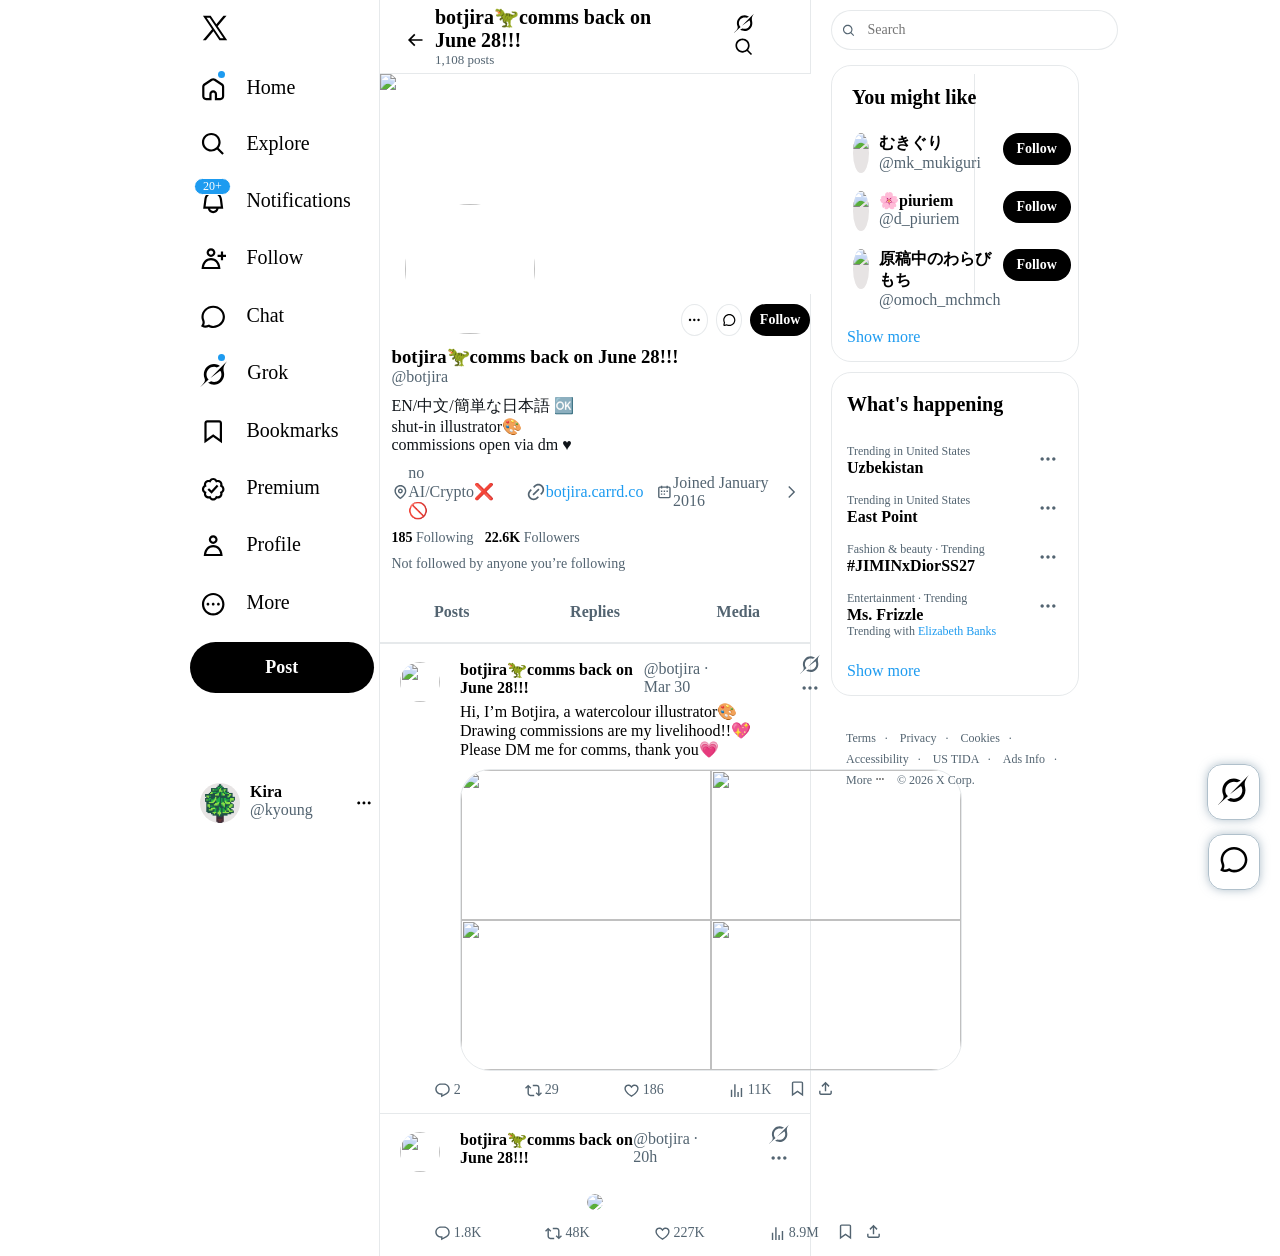
==== botjira.html @ 58358374 "first commit" ====
<!DOCTYPE html>
<html lang="en">
<head>
    <meta charset="UTF-8">
    <meta name="viewport" content="width=device-width, initial-scale=1.0">
    <title>Document</title>
    <link rel="stylesheet" href="style.css">
</head>
<body>
    <div class="outside-btn"><svg viewBox="0 0 33 32" aria-hidden="true" class="r-4qtqp9 r-yyyyoo r-dnmrzs r-bnwqim r-lrvibr r-m6rgpd r-18jsvk2 r-lwhw9o r-cnnz9e"><g><path d="M12.745 20.54l10.97-8.19c.539-.4 1.307-.244 1.564.38 1.349 3.288.746 7.241-1.938 9.955-2.683 2.714-6.417 3.31-9.83 1.954l-3.728 1.745c5.347 3.697 11.84 2.782 15.898-1.324 3.219-3.255 4.216-7.692 3.284-11.693l.008.009c-1.351-5.878.332-8.227 3.782-13.031L33 0l-4.54 4.59v-.014L12.743 20.544m-2.263 1.987c-3.837-3.707-3.175-9.446.1-12.755 2.42-2.449 6.388-3.448 9.852-1.979l3.72-1.737c-.67-.49-1.53-1.017-2.515-1.387-4.455-1.854-9.789-.931-13.41 2.728-3.483 3.523-4.579 8.94-2.697 13.561 1.405 3.454-.899 5.898-3.22 8.364C1.49 30.2.666 31.074 0 32l10.478-9.466"></path></g></svg></div>
    <div class="outside-btn" id="chat-btn"><svg viewBox="0 0 24 24" aria-hidden="true" class="r-4qtqp9 r-yyyyoo r-dnmrzs r-bnwqim r-lrvibr r-m6rgpd r-18jsvk2 r-lwhw9o r-cnnz9e"><g><path d="M20.7 11.7c0-4.48-3.844-8.2-8.699-8.2-4.854 0-8.698 3.72-8.698 8.2v.015l-.001.014c-.02.667.09 1.225.25 1.767.083.28.176.545.276.839.098.285.202.595.288.918.177.663.284 1.401.156 2.271-.086.582-.274 1.191-.582 1.855 1.264.375 2.55.053 4.013-.599l.455-.203.437.242c1.07.594 1.917 1.08 3.406 1.08 4.855 0 8.7-3.72 8.7-8.199zm2 0c0 5.683-4.84 10.2-10.699 10.2-1.784 0-2.96-.555-3.95-1.095-1.876.768-4.02 1.2-6.245-.075l-.885-.505.524-.875c.54-.904.77-1.581.848-2.118.078-.526.02-.98-.11-1.463-.066-.25-.15-.502-.247-.788-.095-.277-.204-.59-.301-.92-.199-.674-.36-1.449-.332-2.39C1.322 6.002 6.154 1.5 12.002 1.5c5.859 0 10.7 4.518 10.7 10.2z"></path></g></svg></div>

    <div class="main-container">
        <div class="item-container" id="nav-container" style="grid-area: nav">
            <a href=index.html class="x-icon"><svg style="height: 30px" viewBox="0 0 24 24" aria-hidden="true" class="r-4qtqp9 r-yyyyoo r-dnmrzs r-bnwqim r-lrvibr r-m6rgpd r-lrsllp r-18jsvk2 r-16y2uox r-8kz0gk"><g><path d="M21.742 21.75l-7.563-11.179 7.056-8.321h-2.456l-5.691 6.714-4.54-6.714H2.359l7.29 10.776L2.25 21.75h2.456l6.035-7.118 4.818 7.118h6.191-.008zM7.739 3.818L18.81 20.182h-2.447L5.29 3.818h2.447z"></path></g></svg></a>
            

           <div class="nav-icons">
                <a href="index.html" class="icon-container">
                    <svg viewBox="0 0 24 24" aria-hidden="true" class="r-4qtqp9 r-yyyyoo r-dnmrzs r-bnwqim r-lrvibr r-m6rgpd r-18jsvk2 r-lwhw9o r-cnnz9e"><g><path d="M20 9.838c0-.502-.25-.97-.668-1.248l-6.5-4.333c-.504-.336-1.16-.336-1.664 0l-6.5 4.333C4.251 8.868 4 9.336 4 9.838V18.5c0 .828.672 1.5 1.5 1.5h3v-3.5c0-1.933 1.567-3.5 3.5-3.5s3.5 1.567 3.5 3.5V20h3c.828 0 1.5-.672 1.5-1.5V9.838zm2 8.662c0 1.933-1.567 3.5-3.5 3.5h-5v-5.5c0-.829-.672-1.5-1.5-1.5s-1.5.671-1.5 1.5V22h-5C3.567 22 2 20.433 2 18.5V9.838c0-1.17.585-2.263 1.559-2.912l6.5-4.333c1.175-.784 2.707-.784 3.882 0l6.5 4.333C21.415 7.575 22 8.668 22 9.838V18.5z"></path></g></svg>
                    <div class="blue-dot"></div>
                    <div>Home</div>
                </a>
                 <a href="explore.html" class="icon-container">
                    <svg viewBox="0 0 24 24" aria-hidden="true" class="r-4qtqp9 r-yyyyoo r-dnmrzs r-bnwqim r-lrvibr r-m6rgpd r-18jsvk2 r-lwhw9o r-cnnz9e"><g><path d="M10.25 3.75c-3.59 0-6.5 2.91-6.5 6.5s2.91 6.5 6.5 6.5c1.795 0 3.419-.726 4.596-1.904 1.178-1.177 1.904-2.801 1.904-4.596 0-3.59-2.91-6.5-6.5-6.5zm-8.5 6.5c0-4.694 3.806-8.5 8.5-8.5s8.5 3.806 8.5 8.5c0 1.986-.682 3.815-1.824 5.262l4.781 4.781-1.414 1.414-4.781-4.781c-1.447 1.142-3.276 1.824-5.262 1.824-4.694 0-8.5-3.806-8.5-8.5z"></path></g></svg>
                    <div>Explore</div>
                </a>
                <div class="icon-container">
                    <svg viewBox="0 0 24 24" aria-hidden="true" class="r-4qtqp9 r-yyyyoo r-dnmrzs r-bnwqim r-lrvibr r-m6rgpd r-18jsvk2 r-lwhw9o r-cnnz9e"><g><path d="M19.993 9.042C19.48 5.017 16.054 2 11.996 2s-7.49 3.021-7.999 7.051L2.866 18H7.1c.463 2.282 2.481 4 4.9 4s4.437-1.718 4.9-4h4.236l-1.143-8.958zM12 20c-1.306 0-2.417-.835-2.829-2h5.658c-.412 1.165-1.523 2-2.829 2zm-6.866-4l.847-6.698C6.364 6.272 8.941 4 11.996 4s5.627 2.268 6.013 5.295L18.864 16H5.134z"></path></g></svg>
                    <div class="blue-notifications">20+</div>
                    <div >Notifications</div>
                </div>
                <div class="icon-container">
                    <svg viewBox="0 0 24 24" aria-hidden="true" class="r-4qtqp9 r-yyyyoo r-dnmrzs r-bnwqim r-lrvibr r-m6rgpd r-18jsvk2 r-lwhw9o r-cnnz9e"><g><path d="M10 4c-1.105 0-2 .9-2 2s.895 2 2 2 2-.9 2-2-.895-2-2-2zM6 6c0-2.21 1.791-4 4-4s4 1.79 4 4-1.791 4-4 4-4-1.79-4-4zm13 4v3h2v-3h3V8h-3V5h-2v3h-3v2h3zM3.651 19h12.698c-.337-1.8-1.023-3.21-1.945-4.19C13.318 13.65 11.838 13 10 13s-3.317.65-4.404 1.81c-.922.98-1.608 2.39-1.945 4.19zm.486-5.56C5.627 11.85 7.648 11 10 11s4.373.85 5.863 2.44c1.477 1.58 2.366 3.8 2.632 6.46l.11 1.1H1.395l.11-1.1c.266-2.66 1.155-4.88 2.632-6.46z"></path></g></svg>
                    <div >Follow</div>
                </div>
                <div class="icon-container">
                    <svg viewBox="0 0 24 24" aria-hidden="true" class="r-4qtqp9 r-yyyyoo r-dnmrzs r-bnwqim r-lrvibr r-m6rgpd r-18jsvk2 r-lwhw9o r-cnnz9e"><g><path d="M20.7 11.7c0-4.48-3.844-8.2-8.699-8.2-4.854 0-8.698 3.72-8.698 8.2v.015l-.001.014c-.02.667.09 1.225.25 1.767.083.28.176.545.276.839.098.285.202.595.288.918.177.663.284 1.401.156 2.271-.086.582-.274 1.191-.582 1.855 1.264.375 2.55.053 4.013-.599l.455-.203.437.242c1.07.594 1.917 1.08 3.406 1.08 4.855 0 8.7-3.72 8.7-8.199zm2 0c0 5.683-4.84 10.2-10.699 10.2-1.784 0-2.96-.555-3.95-1.095-1.876.768-4.02 1.2-6.245-.075l-.885-.505.524-.875c.54-.904.77-1.581.848-2.118.078-.526.02-.98-.11-1.463-.066-.25-.15-.502-.247-.788-.095-.277-.204-.59-.301-.92-.199-.674-.36-1.449-.332-2.39C1.322 6.002 6.154 1.5 12.002 1.5c5.859 0 10.7 4.518 10.7 10.2z"></path></g></svg>
                    <div >Chat</div>
                </div>
                <div class="icon-container">
                    <svg viewBox="0 0 33 32" aria-hidden="true" class="r-4qtqp9 r-yyyyoo r-dnmrzs r-bnwqim r-lrvibr r-m6rgpd r-18jsvk2 r-lwhw9o r-cnnz9e"><g><path d="M12.745 20.54l10.97-8.19c.539-.4 1.307-.244 1.564.38 1.349 3.288.746 7.241-1.938 9.955-2.683 2.714-6.417 3.31-9.83 1.954l-3.728 1.745c5.347 3.697 11.84 2.782 15.898-1.324 3.219-3.255 4.216-7.692 3.284-11.693l.008.009c-1.351-5.878.332-8.227 3.782-13.031L33 0l-4.54 4.59v-.014L12.743 20.544m-2.263 1.987c-3.837-3.707-3.175-9.446.1-12.755 2.42-2.449 6.388-3.448 9.852-1.979l3.72-1.737c-.67-.49-1.53-1.017-2.515-1.387-4.455-1.854-9.789-.931-13.41 2.728-3.483 3.523-4.579 8.94-2.697 13.561 1.405 3.454-.899 5.898-3.22 8.364C1.49 30.2.666 31.074 0 32l10.478-9.466"></path></g></svg>
                    <div class="blue-dot"></div>
                    <div >Grok</div>
                </div>
                <div class="icon-container">
                    <svg viewBox="0 0 24 24" aria-hidden="true" class="r-4qtqp9 r-yyyyoo r-dnmrzs r-bnwqim r-lrvibr r-m6rgpd r-18jsvk2 r-lwhw9o r-cnnz9e"><g><path d="M4 4.5C4 3.12 5.119 2 6.5 2h11C18.881 2 20 3.12 20 4.5v18.44l-8-5.71-8 5.71V4.5zM6.5 4c-.276 0-.5.22-.5.5v14.56l6-4.29 6 4.29V4.5c0-.28-.224-.5-.5-.5h-11z"></path></g></svg>
                    <div >Bookmarks</div>
                </div>
                <div class="icon-container">
                    <svg viewBox="0 0 24 24" aria-hidden="true" class="r-4qtqp9 r-yyyyoo r-dnmrzs r-bnwqim r-lrvibr r-m6rgpd r-18jsvk2 r-lwhw9o r-cnnz9e"><g><path d="M8.52 3.59c.8-1.1 2.04-1.84 3.48-1.84s2.68.74 3.49 1.84c1.34-.21 2.74.14 3.76 1.16s1.37 2.42 1.16 3.77c1.1.8 1.84 2.04 1.84 3.48s-.74 2.68-1.84 3.48c.21 1.34-.14 2.75-1.16 3.77s-2.42 1.37-3.76 1.16c-.8 1.1-2.05 1.84-3.49 1.84s-2.68-.74-3.48-1.84c-1.34.21-2.75-.14-3.77-1.16-1.01-1.02-1.37-2.42-1.16-3.77-1.09-.8-1.84-2.04-1.84-3.48s.75-2.68 1.84-3.48c-.21-1.35.14-2.75 1.16-3.77s2.43-1.37 3.77-1.16zm3.48.16c-.85 0-1.66.53-2.12 1.43l-.38.77-.82-.27c-.96-.32-1.91-.12-2.51.49-.6.6-.8 1.54-.49 2.51l.27.81-.77.39c-.9.46-1.43 1.27-1.43 2.12s.53 1.66 1.43 2.12l.77.39-.27.81c-.31.97-.11 1.91.49 2.51.6.61 1.55.81 2.51.49l.82-.27.38.77c.46.9 1.27 1.43 2.12 1.43s1.66-.53 2.12-1.43l.39-.77.82.27c.96.32 1.9.12 2.51-.49.6-.6.8-1.55.48-2.51l-.26-.81.76-.39c.91-.46 1.43-1.27 1.43-2.12s-.52-1.66-1.43-2.12l-.77-.39.27-.81c.32-.97.12-1.91-.48-2.51-.61-.61-1.55-.81-2.51-.49l-.82.27-.39-.77c-.46-.9-1.27-1.43-2.12-1.43zm4.74 5.68l-6.2 6.77-3.74-3.74 1.41-1.42 2.26 2.26 4.8-5.23 1.47 1.36z"></path></g></svg>
                    <div >Premium</div>
                </div>
                <div class="icon-container">
                    <svg viewBox="0 0 24 24" aria-hidden="true" class="r-4qtqp9 r-yyyyoo r-dnmrzs r-bnwqim r-lrvibr r-m6rgpd r-18jsvk2 r-lwhw9o r-cnnz9e"><g><path d="M5.651 19h12.698c-.337-1.8-1.023-3.21-1.945-4.19C15.318 13.65 13.838 13 12 13s-3.317.65-4.404 1.81c-.922.98-1.608 2.39-1.945 4.19zm.486-5.56C7.627 11.85 9.648 11 12 11s4.373.85 5.863 2.44c1.477 1.58 2.366 3.8 2.632 6.46l.11 1.1H3.395l.11-1.1c.266-2.66 1.155-4.88 2.632-6.46zM12 4c-1.105 0-2 .9-2 2s.895 2 2 2 2-.9 2-2-.895-2-2-2zM8 6c0-2.21 1.791-4 4-4s4 1.79 4 4-1.791 4-4 4-4-1.79-4-4z"></path></g></svg>
                    <div >Profile</div>
                </div>
                <div class="icon-container" id="moreIcon">
                    <svg viewBox="0 0 24 24" aria-hidden="true" class="r-4qtqp9 r-yyyyoo r-dnmrzs r-bnwqim r-lrvibr r-m6rgpd r-18jsvk2 r-lwhw9o r-cnnz9e"><g><path d="M3.75 12c0-4.56 3.69-8.25 8.25-8.25s8.25 3.69 8.25 8.25-3.69 8.25-8.25 8.25S3.75 16.56 3.75 12zM12 1.75C6.34 1.75 1.75 6.34 1.75 12S6.34 22.25 12 22.25 22.25 17.66 22.25 12 17.66 1.75 12 1.75zm-4.75 11.5c.69 0 1.25-.56 1.25-1.25s-.56-1.25-1.25-1.25S6 11.31 6 12s.56 1.25 1.25 1.25zm9.5 0c.69 0 1.25-.56 1.25-1.25s-.56-1.25-1.25-1.25-1.25.56-1.25 1.25.56 1.25 1.25 1.25zM13.25 12c0 .69-.56 1.25-1.25 1.25s-1.25-.56-1.25-1.25.56-1.25 1.25-1.25 1.25.56 1.25 1.25z"></path></g></svg>
                    <div>More</div>
                    <div class="more-menu" id="moreMenu">
                        <div class="more-menu-row">
                            <svg viewBox="0 0 24 24" aria-hidden="true" class="r-4qtqp9 r-yyyyoo r-dnmrzs r-bnwqim r-lrvibr r-m6rgpd r-18jsvk2 r-1q142lx r-1kihuf0 r-1472mwg r-di8nfa r-lrsllp" data-testid="icon"><g><path d="M3 4.5C3 3.12 4.12 2 5.5 2h13C19.88 2 21 3.12 21 4.5v15c0 1.38-1.12 2.5-2.5 2.5h-13C4.12 22 3 20.88 3 19.5v-15zM5.5 4c-.28 0-.5.22-.5.5v15c0 .28.22.5.5.5h13c.28 0 .5-.22.5-.5v-15c0-.28-.22-.5-.5-.5h-13zM16 10H8V8h8v2zm-8 2h8v2H8v-2z"></path></g></svg>
                            <div>Lists</div>
                        </div>
                        <div class="more-menu-row">
                            <svg viewBox="0 0 24 24" aria-hidden="true" class="r-4qtqp9 r-yyyyoo r-dnmrzs r-bnwqim r-lrvibr r-m6rgpd r-18jsvk2 r-1q142lx r-1kihuf0 r-1472mwg r-di8nfa r-lrsllp" data-testid="icon"><g><path d="M7.501 19.917L7.471 21H.472l.029-1.027c.184-6.618 3.736-8.977 7-8.977.963 0 1.95.212 2.87.672-.444.478-.851 1.03-1.212 1.656-.507-.204-1.054-.329-1.658-.329-2.767 0-4.57 2.223-4.938 6.004H7.56c-.023.302-.05.599-.059.917zm15.998.056L23.528 21H9.472l.029-1.027c.184-6.618 3.736-8.977 7-8.977s6.816 2.358 7 8.977zM21.437 19c-.367-3.781-2.17-6.004-4.938-6.004s-4.57 2.223-4.938 6.004h9.875zm-4.938-9c-.799 0-1.527-.279-2.116-.73-.836-.64-1.384-1.638-1.384-2.77 0-1.93 1.567-3.5 3.5-3.5s3.5 1.57 3.5 3.5c0 1.132-.548 2.13-1.384 2.77-.589.451-1.317.73-2.116.73zm-1.5-3.5c0 .827.673 1.5 1.5 1.5s1.5-.673 1.5-1.5-.673-1.5-1.5-1.5-1.5.673-1.5 1.5zM7.5 3C9.433 3 11 4.57 11 6.5S9.433 10 7.5 10 4 8.43 4 6.5 5.567 3 7.5 3zm0 2C6.673 5 6 5.673 6 6.5S6.673 8 7.5 8 9 7.327 9 6.5 8.327 5 7.5 5z"></path></g></svg>
                            <div>Communities</div>
                        </div>
                        <div class="more-menu-row">
                            <svg viewBox="0 0 24 24" aria-hidden="true" class="r-4qtqp9 r-yyyyoo r-dnmrzs r-bnwqim r-lrvibr r-m6rgpd r-18jsvk2 r-1q142lx r-1kihuf0 r-1472mwg r-di8nfa r-lrsllp" data-testid="icon"><g><path d="M7.323 2h11.443l-3 5h6.648L6.586 22.83 7.847 14H2.523l4.8-12zm1.354 2l-3.2 8h4.676l-.739 5.17L17.586 9h-5.352l3-5H8.677z"></path></g></svg>
                            <div>Business</div>       
                        </div>
                        <div class="more-menu-row">
                            <svg viewBox="0 0 24 24" aria-hidden="true" class="r-4qtqp9 r-yyyyoo r-dnmrzs r-bnwqim r-lrvibr r-m6rgpd r-18jsvk2 r-1q142lx r-1kihuf0 r-1472mwg r-di8nfa r-lrsllp" data-testid="icon"><g><path d="M1.996 5.5c0-1.38 1.119-2.5 2.5-2.5h15c1.38 0 2.5 1.12 2.5 2.5v13c0 1.38-1.12 2.5-2.5 2.5h-15c-1.381 0-2.5-1.12-2.5-2.5v-13zm2.5-.5c-.277 0-.5.22-.5.5v13c0 .28.223.5.5.5h15c.276 0 .5-.22.5-.5v-13c0-.28-.224-.5-.5-.5h-15zm8.085 5H8.996V8h7v7h-2v-3.59l-5.293 5.3-1.415-1.42L12.581 10z"></path></g></svg>
                            <div>Ads</div>
                        </div>
                        <div class="more-menu-row">
                            <svg viewBox="0 0 24 24" aria-hidden="true" class="r-4qtqp9 r-yyyyoo r-dnmrzs r-bnwqim r-lrvibr r-m6rgpd r-18jsvk2 r-1q142lx r-1kihuf0 r-1472mwg r-di8nfa r-lrsllp" data-testid="icon"><g><path d="M12 22.25c-4.99 0-9.18-3.393-10.39-7.994l1.93-.512c.99 3.746 4.4 6.506 8.46 6.506s7.47-2.76 8.46-6.506l1.93.512c-1.21 4.601-5.4 7.994-10.39 7.994zM5 11.5c0 3.866 3.13 7 7 7s7-3.134 7-7V8.75c0-3.866-3.13-7-7-7s-7 3.134-7 7v2.75zm12-2.75v2.75c0 2.761-2.24 5-5 5s-5-2.239-5-5V8.75c0-2.761 2.24-5 5-5s5 2.239 5 5zM11.25 8v4.25c0 .414.34.75.75.75s.75-.336.75-.75V8c0-.414-.34-.75-.75-.75s-.75.336-.75.75zm-3 1v2.25c0 .414.34.75.75.75s.75-.336.75-.75V9c0-.414-.34-.75-.75-.75s-.75.336-.75.75zm7.5 0c0-.414-.34-.75-.75-.75s-.75.336-.75.75v2.25c0 .414.34.75.75.75s.75-.336.75-.75V9z"></path></g></svg>
                            <div>Create your Space</div>
                        </div>
                        <div class="more-menu-row">
                            <svg viewBox="0 0 24 24" aria-hidden="true" class="r-4qtqp9 r-yyyyoo r-dnmrzs r-bnwqim r-lrvibr r-m6rgpd r-18jsvk2 r-1q142lx r-1kihuf0 r-1472mwg r-di8nfa r-lrsllp" data-testid="icon"><g><path d="M10.54 1.75h2.92l1.57 2.36c.11.17.32.25.53.21l2.53-.59 2.17 2.17-.58 2.54c-.05.2.04.41.21.53l2.36 1.57v2.92l-2.36 1.57c-.17.12-.26.33-.21.53l.58 2.54-2.17 2.17-2.53-.59c-.21-.04-.42.04-.53.21l-1.57 2.36h-2.92l-1.58-2.36c-.11-.17-.32-.25-.52-.21l-2.54.59-2.17-2.17.58-2.54c.05-.2-.03-.41-.21-.53l-2.35-1.57v-2.92L4.1 8.97c.18-.12.26-.33.21-.53L3.73 5.9 5.9 3.73l2.54.59c.2.04.41-.04.52-.21l1.58-2.36zm1.07 2l-.98 1.47C10.05 6.08 9 6.5 7.99 6.27l-1.46-.34-.6.6.33 1.46c.24 1.01-.18 2.07-1.05 2.64l-1.46.98v.78l1.46.98c.87.57 1.29 1.63 1.05 2.64l-.33 1.46.6.6 1.46-.34c1.01-.23 2.06.19 2.64 1.05l.98 1.47h.78l.97-1.47c.58-.86 1.63-1.28 2.65-1.05l1.45.34.61-.6-.34-1.46c-.23-1.01.18-2.07 1.05-2.64l1.47-.98v-.78l-1.47-.98c-.87-.57-1.28-1.63-1.05-2.64l.34-1.46-.61-.6-1.45.34c-1.02.23-2.07-.19-2.65-1.05l-.97-1.47h-.78zM12 10.5c-.83 0-1.5.67-1.5 1.5s.67 1.5 1.5 1.5c.82 0 1.5-.67 1.5-1.5s-.68-1.5-1.5-1.5zM8.5 12c0-1.93 1.56-3.5 3.5-3.5 1.93 0 3.5 1.57 3.5 3.5s-1.57 3.5-3.5 3.5c-1.94 0-3.5-1.57-3.5-3.5z"></path></g></svg>
                            <div>Settings and Privacy</div>
                        </div>
                        
                    </div>
                </div>
            </div>

            <div class="post-btn">Post</div>
            <div class="profile-btn" id="kyoung">
                    <div class="profile-left">
                        <img src="images/Tree 2.png">
                        <div>
                            <div>Kira</div>
                            <div>@kyoung</div>
                        </div>
                    </div>
                    <svg viewBox="0 0 24 24" aria-hidden="true" class="r-4qtqp9 r-yyyyoo r-dnmrzs r-bnwqim r-lrvibr r-m6rgpd r-1xvli5t r-1hdv0qi"><g><path d="M3 12c0-1.1.9-2 2-2s2 .9 2 2-.9 2-2 2-2-.9-2-2zm9 2c1.1 0 2-.9 2-2s-.9-2-2-2-2 .9-2 2 .9 2 2 2zm7 0c1.1 0 2-.9 2-2s-.9-2-2-2-2 .9-2 2 .9 2 2 2z"></path></g></svg>
                </div>
        </div>

        <div class="item-container" style="grid-area: main">
            <div class="main-header" id="botjira-main-header">
                    <a href="index.html"><svg viewBox="0 0 24 24" aria-hidden="true" class="r-4qtqp9 r-yyyyoo r-dnmrzs r-bnwqim r-lrvibr r-m6rgpd r-z80fyv r-19wmn03" style="color: rgb(15, 20, 25);"><g><path d="M7.414 13l5.043 5.04-1.414 1.42L3.586 12l7.457-7.46 1.414 1.42L7.414 11H21v2H7.414z"></path></g></svg></a>
                    <div class="profile-name-header">
                        <h2>botjira🦖comms back on June 28!!!</h2>
                        <div>1,108 posts</div>
                    </div>
                    <div class="header-icons">
                        <svg viewBox="0 0 33 32" aria-hidden="true" class="r-4qtqp9 r-yyyyoo r-dnmrzs r-bnwqim r-lrvibr r-m6rgpd r-z80fyv r-19wmn03" style="color: rgb(15, 20, 25);"><g><path d="M12.745 20.54l10.97-8.19c.539-.4 1.307-.244 1.564.38 1.349 3.288.746 7.241-1.938 9.955-2.683 2.714-6.417 3.31-9.83 1.954l-3.728 1.745c5.347 3.697 11.84 2.782 15.898-1.324 3.219-3.255 4.216-7.692 3.284-11.693l.008.009c-1.351-5.878.332-8.227 3.782-13.031L33 0l-4.54 4.59v-.014L12.743 20.544m-2.263 1.987c-3.837-3.707-3.175-9.446.1-12.755 2.42-2.449 6.388-3.448 9.852-1.979l3.72-1.737c-.67-.49-1.53-1.017-2.515-1.387-4.455-1.854-9.789-.931-13.41 2.728-3.483 3.523-4.579 8.94-2.697 13.561 1.405 3.454-.899 5.898-3.22 8.364C1.49 30.2.666 31.074 0 32l10.478-9.466"></path></g></svg>
                        <svg viewBox="0 0 24 24" aria-hidden="true" class="r-4qtqp9 r-yyyyoo r-dnmrzs r-bnwqim r-lrvibr r-m6rgpd r-18jsvk2 r-lwhw9o r-cnnz9e"><g><path d="M10.25 3.75c-3.59 0-6.5 2.91-6.5 6.5s2.91 6.5 6.5 6.5c1.795 0 3.419-.726 4.596-1.904 1.178-1.177 1.904-2.801 1.904-4.596 0-3.59-2.91-6.5-6.5-6.5zm-8.5 6.5c0-4.694 3.806-8.5 8.5-8.5s8.5 3.806 8.5 8.5c0 1.986-.682 3.815-1.824 5.262l4.781 4.781-1.414 1.414-4.781-4.781c-1.447 1.142-3.276 1.824-5.262 1.824-4.694 0-8.5-3.806-8.5-8.5z"></path></g></svg>
                    </div>
            </div>

            <!-----------------Profile Bio-------------->
            <div class="profile-banner">
                <img src="https://pbs.twimg.com/profile_banners/4732051088/1718381766/1500x500">
                <img src="https://pbs.twimg.com/profile_images/1895096424397950976/dL0ZQLyE_400x400.png" id="banner-pfp">
            </div>

            <div class="profile-bio-container">
                <div class="banner-btn-container">
                    <svg viewBox="0 0 24 24" aria-hidden="true" class="r-4qtqp9 r-yyyyoo r-dnmrzs r-bnwqim r-lrvibr r-m6rgpd r-z80fyv r-19wmn03" style="color: rgb(15, 20, 25);"><g><path d="M3 12c0-1.1.9-2 2-2s2 .9 2 2-.9 2-2 2-2-.9-2-2zm9 2c1.1 0 2-.9 2-2s-.9-2-2-2-2 .9-2 2 .9 2 2 2zm7 0c1.1 0 2-.9 2-2s-.9-2-2-2-2 .9-2 2 .9 2 2 2z"></path></g></svg>
                    <svg viewBox="0 0 24 24" aria-hidden="true" class="r-4qtqp9 r-yyyyoo r-dnmrzs r-bnwqim r-lrvibr r-m6rgpd r-z80fyv r-19wmn03" style="color: rgb(15, 20, 25);"><g><path clip-rule="evenodd" d="M12 4c-4.418 0-8 3.582-8 8 0 1.268.294 2.465.818 3.528.144.292.196.634.126.973l-.665 3.242 3.373-.63c.323-.061.647-.012.927.12C9.615 19.726 10.774 20 12 20c4.418 0 8-3.582 8-8s-3.582-8-8-8zM3.547 19.88zM2 12C2 6.477 6.477 2 12 2s10 4.477 10 10-4.477 10-10 10c-1.473 0-2.874-.32-4.136-.893l-3.949.74c-1.047.195-1.96-.733-1.745-1.777l.781-3.808C2.341 14.968 2 13.522 2 12z" fill-rule="evenodd"></path></g></svg>
                    <div>Follow</div>
                </div>    
                <div class="profile-bio">
                    <h3>botjira🦖comms back on June 28!!!</h3>
                    <div>@botjira</div>
                    <div class="bio-text">
                        <div>EN/中文/簡単な日本語 🆗 </div>
                        <div>shut-in illustrator🎨 </div>
                        <div>commissions open via dm ♥</div>
                    </div>

                    <div class="bio-tags">
                        <div class="tag">
                            <svg viewBox="0 0 24 24" aria-hidden="true" class="r-4qtqp9 r-yyyyoo r-1xvli5t r-dnmrzs r-bnwqim r-lrvibr r-m6rgpd r-14j79pv r-1gs4q39"><g><path d="M12 7c-1.93 0-3.5 1.57-3.5 3.5S10.07 14 12 14s3.5-1.57 3.5-3.5S13.93 7 12 7zm0 5c-.827 0-1.5-.673-1.5-1.5S11.173 9 12 9s1.5.673 1.5 1.5S12.827 12 12 12zm0-10c-4.687 0-8.5 3.813-8.5 8.5 0 5.967 7.621 11.116 7.945 11.332l.555.37.555-.37c.324-.216 7.945-5.365 7.945-11.332C20.5 5.813 16.687 2 12 2zm0 17.77c-1.665-1.241-6.5-5.196-6.5-9.27C5.5 6.916 8.416 4 12 4s6.5 2.916 6.5 6.5c0 4.073-4.835 8.028-6.5 9.27z"></path></g></svg>
                            <div>no AI/Crypto❌🚫</div>
                        </div>
                        <div class="tag">
                            <svg viewBox="0 0 24 24" aria-hidden="true" class="r-4qtqp9 r-yyyyoo r-1xvli5t r-dnmrzs r-bnwqim r-lrvibr r-m6rgpd r-14j79pv r-1gs4q39"><g><path d="M18.36 5.64c-1.95-1.96-5.11-1.96-7.07 0L9.88 7.05 8.46 5.64l1.42-1.42c2.73-2.73 7.16-2.73 9.9 0 2.73 2.74 2.73 7.17 0 9.9l-1.42 1.42-1.41-1.42 1.41-1.41c1.96-1.96 1.96-5.12 0-7.07zm-2.12 3.53l-7.07 7.07-1.41-1.41 7.07-7.07 1.41 1.41zm-12.02.71l1.42-1.42 1.41 1.42-1.41 1.41c-1.96 1.96-1.96 5.12 0 7.07 1.95 1.96 5.11 1.96 7.07 0l1.41-1.41 1.42 1.41-1.42 1.42c-2.73 2.73-7.16 2.73-9.9 0-2.73-2.74-2.73-7.17 0-9.9z"></path></g></svg>
                            <div><span style="color: rgb(29, 155, 240, 1)">botjira.carrd.co</span></div>
                        </div>
                        <div class="tag">
                            <svg viewBox="0 0 24 24" aria-hidden="true" class="r-4qtqp9 r-yyyyoo r-1xvli5t r-dnmrzs r-bnwqim r-lrvibr r-m6rgpd r-14j79pv r-1gs4q39"><g><path d="M7 4V3h2v1h6V3h2v1h1.5C19.89 4 21 5.12 21 6.5v12c0 1.38-1.11 2.5-2.5 2.5h-13C4.12 21 3 19.88 3 18.5v-12C3 5.12 4.12 4 5.5 4H7zm0 2H5.5c-.27 0-.5.22-.5.5v12c0 .28.23.5.5.5h13c.28 0 .5-.22.5-.5v-12c0-.28-.22-.5-.5-.5H17v1h-2V6H9v1H7V6zm0 6h2v-2H7v2zm0 4h2v-2H7v2zm4-4h2v-2h-2v2zm0 4h2v-2h-2v2zm4-4h2v-2h-2v2z"></path></g></svg>
                            <div>Joined January 2016</div>
                            <svg viewBox="0 0 24 24" aria-hidden="true" class="r-4qtqp9 r-yyyyoo r-1xvli5t r-dnmrzs r-bnwqim r-lrvibr r-m6rgpd"><g><path d="M14.586 12L7.543 4.96l1.414-1.42L17.414 12l-8.457 8.46-1.414-1.42L14.586 12z"></path></g></svg>
                        </div>
                    </div>
                    <div class="bio-tags" id="following-tags">
                        <div class="tag"><span style="color: #000000; font-weight: bold">185</span>&nbsp;Following</div>
                        <div class="tag"><span style="color: #000000; font-weight: bold">22.6K</span>&nbsp;Followers</div>
                    </div>
                    <div style="font-size: 14px; margin-top: 10px">Not followed by anyone you’re following</div> 
                </div>

                 <div class="profile-filter">
                    <div class="profile-filter-tab">Posts</div>
                    <div class="profile-filter-tab">Replies</div>
                    <div class="profile-filter-tab">Media</div>
                </div>
            </div>
          
            <div class="post">
                <div class="post-header-container">
                    <a href="botjira.html"><img src="https://pbs.twimg.com/profile_images/1895096424397950976/dL0ZQLyE_400x400.png" class="profile-pic" style="background-color: #ffffff"></a>

                    <div class="post-author">
                    
                        <div class="post-header">
                            <div class="post-author-left">
                                <div>botjira🦖comms back on June 28!!!</div>
                                <div>@botjira &middot; Mar 30</div>
                            </div>                           
                            
                            <div class="post-author-right" id="botjira-post-author-right">
                                <svg viewBox="0 0 33 32" aria-hidden="true" class="r-4qtqp9 r-yyyyoo r-1xvli5t r-dnmrzs r-bnwqim r-lrvibr r-m6rgpd"><g><path d="M12.745 20.54l10.97-8.19c.539-.4 1.307-.244 1.564.38 1.349 3.288.746 7.241-1.938 9.955-2.683 2.714-6.417 3.31-9.83 1.954l-3.728 1.745c5.347 3.697 11.84 2.782 15.898-1.324 3.219-3.255 4.216-7.692 3.284-11.693l.008.009c-1.351-5.878.332-8.227 3.782-13.031L33 0l-4.54 4.59v-.014L12.743 20.544m-2.263 1.987c-3.837-3.707-3.175-9.446.1-12.755 2.42-2.449 6.388-3.448 9.852-1.979l3.72-1.737c-.67-.49-1.53-1.017-2.515-1.387-4.455-1.854-9.789-.931-13.41 2.728-3.483 3.523-4.579 8.94-2.697 13.561 1.405 3.454-.899 5.898-3.22 8.364C1.49 30.2.666 31.074 0 32l10.478-9.466"></path></g></svg>
                                <svg viewBox="0 0 24 24" aria-hidden="true" class="r-4qtqp9 r-yyyyoo r-dnmrzs r-bnwqim r-lrvibr r-m6rgpd r-1xvli5t r-1hdv0qi"><g><path d="M3 12c0-1.1.9-2 2-2s2 .9 2 2-.9 2-2 2-2-.9-2-2zm9 2c1.1 0 2-.9 2-2s-.9-2-2-2-2 .9-2 2 .9 2 2 2zm7 0c1.1 0 2-.9 2-2s-.9-2-2-2-2 .9-2 2 .9 2 2 2z"></path></g></svg>
                            </div>
                        </div>

                        <div class="post-text">
                            <div>Hi, I’m Botjira, a watercolour illustrator🎨</div>
                            <div>Drawing commissions are my livelihood!!💖</div>
                            <div>Please DM me for comms, thank you💗</div>
                        </div>
                        
                        <div class="collage">
                            <img src="https://pbs.twimg.com/media/HEpndG9bcAAFdKs?format=jpg&name=4096x4096" style="grid-area: one;">
                            <img src="https://pbs.twimg.com/media/HEpndG_bYAAdokn?format=jpg&name=4096x4096" style="grid-area: two">
                            <img src="https://pbs.twimg.com/media/HEpndG_bsAA07C3?format=jpg&name=4096x4096" style="grid-area: three">
                            <img src="https://pbs.twimg.com/media/HEpndHDb0AAjGGM?format=jpg&name=4096x4096" style="grid-area: four">
                        </div>
                         
                    </div>
                </div>

                
                <div class="post-interact-container">
                    <div class="post-interact">
                        <div class="interact-icon">
                            <div class="icon-circle">
                                <svg viewBox="0 0 24 24" aria-hidden="true" class="r-4qtqp9 r-yyyyoo r-dnmrzs r-bnwqim r-lrvibr r-m6rgpd r-1xvli5t r-1hdv0qi"><g><path d="M1.751 10c0-4.42 3.584-8 8.005-8h4.366c4.49 0 8.129 3.64 8.129 8.13 0 2.96-1.607 5.68-4.196 7.11l-8.054 4.46v-3.69h-.067c-4.49.1-8.183-3.51-8.183-8.01zm8.005-6c-3.317 0-6.005 2.69-6.005 6 0 3.37 2.77 6.08 6.138 6.01l.351-.01h1.761v2.3l5.087-2.81c1.951-1.08 3.163-3.13 3.163-5.36 0-3.39-2.744-6.13-6.129-6.13H9.756z"></path></g></svg>
                            </div>
                            <div>2</div>
                        </div>
                        <div class="interact-icon" id="share-icon">
                            <div class="icon-circle">
                                <svg viewBox="0 0 24 24" aria-hidden="true" class="r-4qtqp9 r-yyyyoo r-dnmrzs r-bnwqim r-lrvibr r-m6rgpd r-1xvli5t r-1hdv0qi"><g><path d="M4.5 3.88l4.432 4.14-1.364 1.46L5.5 7.55V16c0 1.1.896 2 2 2H13v2H7.5c-2.209 0-4-1.79-4-4V7.55L1.432 9.48.068 8.02 4.5 3.88zM16.5 6H11V4h5.5c2.209 0 4 1.79 4 4v8.45l2.068-1.93 1.364 1.46-4.432 4.14-4.432-4.14 1.364-1.46 2.068 1.93V8c0-1.1-.896-2-2-2z"></path></g></svg>
                            </div>
                            <div>29</div>
                        </div>
                        <div class="interact-icon" id="like-icon">
                            <div class="icon-circle">
                                <svg viewBox="0 0 24 24" aria-hidden="true" class="r-4qtqp9 r-yyyyoo r-dnmrzs r-bnwqim r-lrvibr r-m6rgpd r-1xvli5t r-1hdv0qi"><g><path d="M16.697 5.5c-1.222-.06-2.679.51-3.89 2.16l-.805 1.09-.806-1.09C9.984 6.01 8.526 5.44 7.304 5.5c-1.243.07-2.349.78-2.91 1.91-.552 1.12-.633 2.78.479 4.82 1.074 1.97 3.257 4.27 7.129 6.61 3.87-2.34 6.052-4.64 7.126-6.61 1.111-2.04 1.03-3.7.477-4.82-.561-1.13-1.666-1.84-2.908-1.91zm4.187 7.69c-1.351 2.48-4.001 5.12-8.379 7.67l-.503.3-.504-.3c-4.379-2.55-7.029-5.19-8.382-7.67-1.36-2.5-1.41-4.86-.514-6.67.887-1.79 2.647-2.91 4.601-3.01 1.651-.09 3.368.56 4.798 2.01 1.429-1.45 3.146-2.1 4.796-2.01 1.954.1 3.714 1.22 4.601 3.01.896 1.81.846 4.17-.514 6.67z"></path></g></svg>
                            </div>
                            <div>186</div>
                        </div>
                        <div class="interact-icon">
                            <div class="icon-circle">
                                <svg viewBox="0 0 24 24" aria-hidden="true" class="r-4qtqp9 r-yyyyoo r-dnmrzs r-bnwqim r-lrvibr r-m6rgpd r-1xvli5t r-1hdv0qi"><g><path d="M8.75 21V3h2v18h-2zM18 21V8.5h2V21h-2zM4 21l.004-10h2L6 21H4zm9.248 0v-7h2v7h-2z"></path></g></svg>
                            </div>
                            <div>11K</div>
                        </div>   
                    </div>

                    <!------ No Text Interact Icons-->
                    <div class="post-interact" id="no-text">
                        <div class="interact-icon">
                            <div class="icon-circle">
                                <svg viewBox="0 0 24 24" aria-hidden="true" class="r-4qtqp9 r-yyyyoo r-dnmrzs r-bnwqim r-lrvibr r-m6rgpd r-1xvli5t r-1hdv0qi"><g><path d="M4 4.5C4 3.12 5.119 2 6.5 2h11C18.881 2 20 3.12 20 4.5v18.44l-8-5.71-8 5.71V4.5zM6.5 4c-.276 0-.5.22-.5.5v14.56l6-4.29 6 4.29V4.5c0-.28-.224-.5-.5-.5h-11z"></path></g></svg>
                            </div>
                        </div>
                        <div class="interact-icon">
                            <div class="icon-circle">
                                <svg viewBox="0 0 24 24" aria-hidden="true" class="r-4qtqp9 r-yyyyoo r-dnmrzs r-bnwqim r-lrvibr r-m6rgpd r-1xvli5t r-1hdv0qi"><g><path d="M12 2.59l5.7 5.7-1.41 1.42L13 6.41V16h-2V6.41l-3.3 3.3-1.41-1.42L12 2.59zM21 15l-.02 3.51c0 1.38-1.12 2.49-2.5 2.49H5.5C4.11 21 3 19.88 3 18.5V15h2v3.5c0 .28.22.5.5.5h12.98c.28 0 .5-.22.5-.5L19 15h2z"></path></g></svg>
                            </div>
                        </div>
                    </div>
                </div>
            </div>


            <div class="post">
                <div class="post-header-container">
                    <a href="botjira.html"><img src="https://pbs.twimg.com/profile_images/1895096424397950976/dL0ZQLyE_400x400.png" class="profile-pic" style="background-color: #ffffff"></a>

                    <div class="post-author">
                    
                        <div class="post-header">
                            <div class="post-author-left">
                                <div>botjira🦖comms back on June 28!!!</div>
                                <div>@botjira &middot; 20h</div>
                            </div>                           
                            
                            <div class="post-author-right" id="botjira-post-author-right">
                                <svg viewBox="0 0 33 32" aria-hidden="true" class="r-4qtqp9 r-yyyyoo r-1xvli5t r-dnmrzs r-bnwqim r-lrvibr r-m6rgpd"><g><path d="M12.745 20.54l10.97-8.19c.539-.4 1.307-.244 1.564.38 1.349 3.288.746 7.241-1.938 9.955-2.683 2.714-6.417 3.31-9.83 1.954l-3.728 1.745c5.347 3.697 11.84 2.782 15.898-1.324 3.219-3.255 4.216-7.692 3.284-11.693l.008.009c-1.351-5.878.332-8.227 3.782-13.031L33 0l-4.54 4.59v-.014L12.743 20.544m-2.263 1.987c-3.837-3.707-3.175-9.446.1-12.755 2.42-2.449 6.388-3.448 9.852-1.979l3.72-1.737c-.67-.49-1.53-1.017-2.515-1.387-4.455-1.854-9.789-.931-13.41 2.728-3.483 3.523-4.579 8.94-2.697 13.561 1.405 3.454-.899 5.898-3.22 8.364C1.49 30.2.666 31.074 0 32l10.478-9.466"></path></g></svg>
                                <svg viewBox="0 0 24 24" aria-hidden="true" class="r-4qtqp9 r-yyyyoo r-dnmrzs r-bnwqim r-lrvibr r-m6rgpd r-1xvli5t r-1hdv0qi"><g><path d="M3 12c0-1.1.9-2 2-2s2 .9 2 2-.9 2-2 2-2-.9-2-2zm9 2c1.1 0 2-.9 2-2s-.9-2-2-2-2 .9-2 2 .9 2 2 2zm7 0c1.1 0 2-.9 2-2s-.9-2-2-2-2 .9-2 2 .9 2 2 2z"></path></g></svg>
                            </div>
                        </div>
                        
                         
                    </div>
                </div>

                <div  class="video-container">
                    <img src="https://pbs.twimg.com/media/HKlynXZaYAArBIk?format=jpg&name=small" class="post-image" >

                    
                </div>
                <div class="post-interact-container">
                    <div class="post-interact">
                        <div class="interact-icon">
                            <div class="icon-circle">
                                <svg viewBox="0 0 24 24" aria-hidden="true" class="r-4qtqp9 r-yyyyoo r-dnmrzs r-bnwqim r-lrvibr r-m6rgpd r-1xvli5t r-1hdv0qi"><g><path d="M1.751 10c0-4.42 3.584-8 8.005-8h4.366c4.49 0 8.129 3.64 8.129 8.13 0 2.96-1.607 5.68-4.196 7.11l-8.054 4.46v-3.69h-.067c-4.49.1-8.183-3.51-8.183-8.01zm8.005-6c-3.317 0-6.005 2.69-6.005 6 0 3.37 2.77 6.08 6.138 6.01l.351-.01h1.761v2.3l5.087-2.81c1.951-1.08 3.163-3.13 3.163-5.36 0-3.39-2.744-6.13-6.129-6.13H9.756z"></path></g></svg>
                            </div>
                            <div>1.8K</div>
                        </div>
                        <div class="interact-icon" id="share-icon">
                            <div class="icon-circle">
                                <svg viewBox="0 0 24 24" aria-hidden="true" class="r-4qtqp9 r-yyyyoo r-dnmrzs r-bnwqim r-lrvibr r-m6rgpd r-1xvli5t r-1hdv0qi"><g><path d="M4.5 3.88l4.432 4.14-1.364 1.46L5.5 7.55V16c0 1.1.896 2 2 2H13v2H7.5c-2.209 0-4-1.79-4-4V7.55L1.432 9.48.068 8.02 4.5 3.88zM16.5 6H11V4h5.5c2.209 0 4 1.79 4 4v8.45l2.068-1.93 1.364 1.46-4.432 4.14-4.432-4.14 1.364-1.46 2.068 1.93V8c0-1.1-.896-2-2-2z"></path></g></svg>
                            </div>
                            <div>48K</div>
                        </div>
                        <div class="interact-icon" id="like-icon">
                            <div class="icon-circle">
                                <svg viewBox="0 0 24 24" aria-hidden="true" class="r-4qtqp9 r-yyyyoo r-dnmrzs r-bnwqim r-lrvibr r-m6rgpd r-1xvli5t r-1hdv0qi"><g><path d="M16.697 5.5c-1.222-.06-2.679.51-3.89 2.16l-.805 1.09-.806-1.09C9.984 6.01 8.526 5.44 7.304 5.5c-1.243.07-2.349.78-2.91 1.91-.552 1.12-.633 2.78.479 4.82 1.074 1.97 3.257 4.27 7.129 6.61 3.87-2.34 6.052-4.64 7.126-6.61 1.111-2.04 1.03-3.7.477-4.82-.561-1.13-1.666-1.84-2.908-1.91zm4.187 7.69c-1.351 2.48-4.001 5.12-8.379 7.67l-.503.3-.504-.3c-4.379-2.55-7.029-5.19-8.382-7.67-1.36-2.5-1.41-4.86-.514-6.67.887-1.79 2.647-2.91 4.601-3.01 1.651-.09 3.368.56 4.798 2.01 1.429-1.45 3.146-2.1 4.796-2.01 1.954.1 3.714 1.22 4.601 3.01.896 1.81.846 4.17-.514 6.67z"></path></g></svg>
                            </div>
                            <div>227K</div>
                        </div>
                        <div class="interact-icon">
                            <div class="icon-circle">
                                <svg viewBox="0 0 24 24" aria-hidden="true" class="r-4qtqp9 r-yyyyoo r-dnmrzs r-bnwqim r-lrvibr r-m6rgpd r-1xvli5t r-1hdv0qi"><g><path d="M8.75 21V3h2v18h-2zM18 21V8.5h2V21h-2zM4 21l.004-10h2L6 21H4zm9.248 0v-7h2v7h-2z"></path></g></svg>
                            </div>
                            <div>8.9M</div>
                        </div>   
                    </div>

                    <!------ No Text Interact Icons-->
                    <div class="post-interact" id="no-text">
                        <div class="interact-icon">
                            <div class="icon-circle">
                                <svg viewBox="0 0 24 24" aria-hidden="true" class="r-4qtqp9 r-yyyyoo r-dnmrzs r-bnwqim r-lrvibr r-m6rgpd r-1xvli5t r-1hdv0qi"><g><path d="M4 4.5C4 3.12 5.119 2 6.5 2h11C18.881 2 20 3.12 20 4.5v18.44l-8-5.71-8 5.71V4.5zM6.5 4c-.276 0-.5.22-.5.5v14.56l6-4.29 6 4.29V4.5c0-.28-.224-.5-.5-.5h-11z"></path></g></svg>
                            </div>
                        </div>
                        <div class="interact-icon">
                            <div class="icon-circle">
                                <svg viewBox="0 0 24 24" aria-hidden="true" class="r-4qtqp9 r-yyyyoo r-dnmrzs r-bnwqim r-lrvibr r-m6rgpd r-1xvli5t r-1hdv0qi"><g><path d="M12 2.59l5.7 5.7-1.41 1.42L13 6.41V16h-2V6.41l-3.3 3.3-1.41-1.42L12 2.59zM21 15l-.02 3.51c0 1.38-1.12 2.49-2.5 2.49H5.5C4.11 21 3 19.88 3 18.5V15h2v3.5c0 .28.22.5.5.5h12.98c.28 0 .5-.22.5-.5L19 15h2z"></path></g></svg>
                            </div>
                        </div>
                    </div>
                </div>
            </div>


        </div>

        <div class="item-container" id="right-container" style="grid-area: right">
            <div class="search-bar-container">
                <div class="search-bar">
                    <svg viewBox="0 0 24 24" aria-hidden="true" class="r-4qtqp9 r-yyyyoo r-dnmrzs r-bnwqim r-lrvibr r-m6rgpd r-1tjplnt r-14j79pv r-10ptun7 r-2dysd3 r-1janqcz"><g><path d="M10.25 3.75c-3.59 0-6.5 2.91-6.5 6.5s2.91 6.5 6.5 6.5c1.795 0 3.419-.726 4.596-1.904 1.178-1.177 1.904-2.801 1.904-4.596 0-3.59-2.91-6.5-6.5-6.5zm-8.5 6.5c0-4.694 3.806-8.5 8.5-8.5s8.5 3.806 8.5 8.5c0 1.986-.682 3.815-1.824 5.262l4.781 4.781-1.414 1.414-4.781-4.781c-1.447 1.142-3.276 1.824-5.262 1.824-4.694 0-8.5-3.806-8.5-8.5z"></path></g></svg>
                    <input type="text" placeholder="Search" >
                </div>

                <div class="search-bar-menu" id="searchMenu">Try searching for people, lists, or keywords</div>

            </div>
            
             <div class="who-to-follow" id="botjira-who-to">
                <h3>You might like</h3>
                <div class="profile-btn">
                    <div class="profile-left" id="piuriem">
                        <img src="https://pbs.twimg.com/profile_images/2069947579505496064/A8a2f-Aj_400x400.jpg">
                        <div>
                            <div>むきぐり</div>
                            <div>@mk_mukiguri</div>
                        </div>
                    </div>

                    <div class="follow-btn">Follow</div>
                </div>

                <div class="profile-btn">
                    <div class="profile-left" id="piuriem">
                        <img src="https://pbs.twimg.com/profile_images/1830419179003891712/KnJYnMp3_400x400.jpg">
                        <div>
                            <div>🌸piuriem</div>
                            <div>@d_piuriem</div>
                        </div>
                    </div>

                    <div class="follow-btn">Follow</div>
                </div>
                

                <div class="profile-btn">
                    <div class="profile-left" id="piuriem">
                        <img src="https://pbs.twimg.com/profile_images/1638527846451916800/zNIkBXLn_400x400.jpg">
                        <div>
                            <div>原稿中のわらびもち</div>
                            <div>@omoch_mchmch</div>
                        </div>
                    </div>

                    <div class="follow-btn">Follow</div>
                </div>
                <div class="show-more">Show more</div>
            </div>



            <div class="whats-happening-right">
                <h3>What's happening</h3>

                <div class="trending">
                    <div>
                        <div>Trending in United States</div>
                        <h4>Uzbekistan</h4>
                    </div>
                    <svg viewBox="0 0 24 24" aria-hidden="true" class="r-4qtqp9 r-yyyyoo r-dnmrzs r-bnwqim r-lrvibr r-m6rgpd r-1xvli5t r-1hdv0qi"><g><path d="M3 12c0-1.1.9-2 2-2s2 .9 2 2-.9 2-2 2-2-.9-2-2zm9 2c1.1 0 2-.9 2-2s-.9-2-2-2-2 .9-2 2 .9 2 2 2zm7 0c1.1 0 2-.9 2-2s-.9-2-2-2-2 .9-2 2 .9 2 2 2z"></path></g></svg>
                </div>

                <div class="trending">
                    <div>
                        <div>Trending in United States</div>
                        <h4>East Point</h4>
                    </div>
                    <svg viewBox="0 0 24 24" aria-hidden="true" class="r-4qtqp9 r-yyyyoo r-dnmrzs r-bnwqim r-lrvibr r-m6rgpd r-1xvli5t r-1hdv0qi"><g><path d="M3 12c0-1.1.9-2 2-2s2 .9 2 2-.9 2-2 2-2-.9-2-2zm9 2c1.1 0 2-.9 2-2s-.9-2-2-2-2 .9-2 2 .9 2 2 2zm7 0c1.1 0 2-.9 2-2s-.9-2-2-2-2 .9-2 2 .9 2 2 2z"></path></g></svg>
                </div>
                
                <div class="trending">
                    <div>
                        <div>Fashion & beauty · Trending</div>
                        <h4>#JIMINxDiorSS27</h4>
                    </div>
                    <svg viewBox="0 0 24 24" aria-hidden="true" class="r-4qtqp9 r-yyyyoo r-dnmrzs r-bnwqim r-lrvibr r-m6rgpd r-1xvli5t r-1hdv0qi"><g><path d="M3 12c0-1.1.9-2 2-2s2 .9 2 2-.9 2-2 2-2-.9-2-2zm9 2c1.1 0 2-.9 2-2s-.9-2-2-2-2 .9-2 2 .9 2 2 2zm7 0c1.1 0 2-.9 2-2s-.9-2-2-2-2 .9-2 2 .9 2 2 2z"></path></g></svg>
                </div>

                <div class="trending">
                    <div>
                        <div>Entertainment · Trending</div>
                        <h4>Ms. Frizzle</h4>
                        <div>Trending with <span style="color: rgb(29, 155, 240, 1)">Elizabeth Banks</span></div>
                    </div>
                    <svg viewBox="0 0 24 24" aria-hidden="true" class="r-4qtqp9 r-yyyyoo r-dnmrzs r-bnwqim r-lrvibr r-m6rgpd r-1xvli5t r-1hdv0qi"><g><path d="M3 12c0-1.1.9-2 2-2s2 .9 2 2-.9 2-2 2-2-.9-2-2zm9 2c1.1 0 2-.9 2-2s-.9-2-2-2-2 .9-2 2 .9 2 2 2zm7 0c1.1 0 2-.9 2-2s-.9-2-2-2-2 .9-2 2 .9 2 2 2z"></path></g></svg>
                </div>

                <div class="show-more">Show more</div>
                
                
            </div>

           
            <div class="copyright">
                <div>Terms &ensp;&middot;</div>
                <div>Privacy &ensp;&middot;</div>
                <div>Cookies &ensp;&middot;</div>
                <div>Accessibility &ensp;&middot;</div>
                <div>US TIDA &ensp;&middot;</div>
                <div>Ads Info &ensp;&middot;</div>
                <div>More <svg style="height: 10px" viewBox="0 0 24 24" aria-hidden="true" class="r-4qtqp9 r-yyyyoo r-dnmrzs r-bnwqim r-lrvibr r-m6rgpd r-ip8ujx r-lzsi8w"><g><path d="M3 12c0-1.1.9-2 2-2s2 .9 2 2-.9 2-2 2-2-.9-2-2zm9 2c1.1 0 2-.9 2-2s-.9-2-2-2-2 .9-2 2 .9 2 2 2zm7 0c1.1 0 2-.9 2-2s-.9-2-2-2-2 .9-2 2 .9 2 2 2z"></path></g></svg></div>
                <div>© 2026 X Corp.</div>
            </div>
        </div>
    </div>

    <script>
        //Search Bar Menu
        const searchBar = document.querySelector(".search-bar");
        const searchInput = document.querySelector(".search-bar input");
        const searchMenu = document.getElementById("searchMenu");

        searchBar.addEventListener("click", function (event) {
            event.stopPropagation();
            searchInput.focus();
            searchMenu.classList.add("open-menu");
        });

        //Hide when user clicks outside of search menu
        document.addEventListener("click", function (event) {
            if (!searchBar.contains(event.target)) {
                searchMenu.classList.remove("open-menu");
            }
        });

        /* --------------------------Nav "More" Menu -----------------------*/
        const moreMenu = document.getElementById("moreMenu");
        const moreIcon = document.getElementById('moreIcon');
        
        moreIcon.addEventListener("click", function (event) {
            event.stopPropagation();
            moreMenu.classList.toggle("open-more-menu");
        });

        document.addEventListener("click", function() {
            moreMenu.classList.remove("open-more-menu");
        });

    </script>
    
</body>
</html>
---- style.css ----
body{
    font-family: 'Segoe UI';
    margin: 0;
}
.main-container{
    margin-right: 190px;
    margin-left: 190px;
    display: grid;
    grid-template-columns: 21% 48% 32%;
    grid-template-areas:
    "nav main right";
}
.item-container{
    /*border: 2px solid red; solid tomato;*/
}
#middle-container{
    height: 1800px;
    border: 1px solid rgba(213, 218, 222, 0.597);
}

/* ------------------------ Nav ------------------------- */
.x-icon:hover{
    background-color: rgba(213, 218, 222, 0.597);
    border-radius: 50%;
    transition:  background-color 0.3s ease;
    cursor: pointer; 
}
.item-container a:nth-child(1){
    padding: 10px;
    padding-top: 8px;
    padding-bottom: 8px;
}
.nav-icons{
    /*border: 2px solid tomato;*/
    margin-top: 10px;
    margin-bottom: 15px;
    display: flex;
    flex-direction: column;
    row-gap: 0.5em;
}
.icon-container{
    padding: 10px;
    display: flex;
    align-items: center;
    position: relative;
    font-size: 20px;
    text-decoration: none;
    color: inherit;

    position: relative;
}
.icon-container:hover{
    background-color: rgba(213, 218, 222, 0.186);
    border-radius: 30px;
    transition:  background-color 0.3s ease;
    cursor: pointer; 
}
.more-menu{
    display: none;
    position: absolute;
    bottom: -10px;
    left: 25px;

    z-index: 100;

    width: 320px;
    background: rgb(255, 255, 255);
    font-weight: bold;
    font-size: 20px;
    border: 2px solid rgba(213, 218, 222, 0.597);
    border-radius: 10px;
    box-shadow: 0px 0px 10px rgba(131, 155, 173, 0.24);
    
}
.more-menu.open-more-menu{
    display: flex;
    flex-direction: column;
    row-gap: 0.3em;
}
.more-menu-row{
    display: flex;
    align-items: center;

    padding: 15px;
    padding-left: 20px;
    padding-right: 20px;
}
.more-menu-row:hover{
    background-color: rgba(213, 218, 222, 0.186);
    transition:  background-color 0.3s ease;
    cursor: pointer; 
}
.blue-dot{
    background-color: rgb(29, 155, 240, 1);
    height: 7px;
    width: 7px;
    border-radius: 50%;
    position: absolute;
    top: 6px;
    left: 28px;
}
.blue-notifications{
    background-color: rgb(29, 155, 240, 1);
    color: #ffff;
    border: 1px solid #ffff;
    border-radius: 30px;
    width: 25px;
    padding: 5px;
    padding-top: 0px;
    padding-bottom: 0px;
    font-size: 12px;
    text-align: center;
    position: absolute;
    top: 2px;
    left: 4px;
}
#nav-container{
    position: fixed;
    display: flex;
    flex-direction: column;
    align-items: flex-start;
    
    margin-top: 5px;
    width: 15%;
}
.icon-container svg{
    margin-right: 20px;
    height: 1.65rem;
    margin-top: 3px;
}
.post-btn{
    background: #000000;
    color: #fff;
    font-weight: 700;
    padding: 15px;
    border-radius: 30px;
    width: 80%;
    text-align: center;
    font-size: 18px; 
}
.post-btn:hover{
    background: rgb(0, 0, 0, 0.8);
    transition:  background-color 0.3s ease;
    cursor: pointer; 
}
.profile-btn{
    display: flex;
    align-items: center;
    width: 90%;
}
#middle-container .profile-btn{
    width: 95%;
}
.profile-btn:hover{
    background-color: rgba(213, 218, 222, 0.186);
    transition: background-color 0.3s ease;
    cursor: pointer;
}
#kyoung{
    padding: 10px;
    margin-top: 80px;
}
.profile-btn svg{
    height: 20px;
}
#kyoung:hover{
    background-color: rgba(213, 218, 222, 0.597);
    border-radius: 30px;
    transition: background-color 0.3s ease;
    cursor: pointer;
}
.profile-left{
    color: rgba(83, 100, 113, 1);
    display: flex;
    width: 100%;
}
.profile-left img{
    background: #e7e4e4;
    height: 40px;
    border-radius: 50%;
    margin-right: 10px;
}
.profile-left div:nth-child(1){
    font-weight: bold;
    color: #000000;
}
#cyclone{
    margin-top: 50px;
}

/* ------------------------ Main ------------------------- */
.main-header{
    border: 1px solid rgba(213, 218, 222, 0.597);
    border-top: none;
    display: flex;
    justify-content: space-around;
    position: sticky;
    top: 0;
    z-index: 100;
    background: rgba(255, 255, 255, 0.945);
  
}
.main-header a{
    margin-top: 10px;
}
.explore-page .main-header{
    border-left : none;
    border-right: none;
}
.header-tab{
    width: 100%;
    height: 100%;
    text-align: center;
    padding: 15px;
    position: relative;

    /*Remove default button styling*/
    border: none;
    background: transparent;
    margin: 0;
    font: inherit;
    color: rgba(83, 100, 113, 1);
}
.explore-page .header-tab{
    margin-top: 60px;
    padding: 20px;
    padding-top: 10px;
    font-size: 15px;
}
.plus-tab{
    width: 10%;
    height: 100%;
    text-align: center;
    padding: 10px;
    position: relative;
    top: 5px;
    right: 10px;
}
.gear-tab{
    padding: 10px;
}
.gear-tab:hover{
    background-color: rgba(213, 218, 222, 0.597);
    border-radius: 50%;
    
    transition: background-color 0.3s ease;
    cursor: pointer;
}
#plus-tab svg{
    height: 15px;
    color: rgba(83, 100, 113, 1);
    fill: currentcolor;
    position: relative;
    right: 5px;
}
.plus-tab:hover{
    background-color: rgba(213, 218, 222, 0.597);
    border-radius: 50%;
    
    transition: background-color 0.3s ease;
    cursor: pointer;
}
.header-tab:hover{
    background-color: rgba(213, 218, 222, 0.597);
    transition: background-color 0.3s ease;
    cursor: pointer;
}
.header-tab.active{
    font-weight: bold;
    color: rgb(0, 0, 0);
}
.header-bar{
    width: 20%;
    background-color: rgb(29, 155, 240, 1);
    height: 4px;
    border-radius: 30px;
    position: absolute;
    bottom: 0px;
    left: 110px;
    display: none;
}
.explore-page .header-bar{
    left: 30px;
    width: 50%;
}
.header-bar.show{
    display: block;
}
.whats-happening-container{
    border: 1px solid rgba(213, 218, 222, 0.597);
    border-top: none;
    padding: 5px;
}
.whats-happening-container input{
    width: 100%;
    background: transparent;
    outline: none;
    border: none;
    font-size: 20px;
}
.whats-happening{
    /*border: 2px solid red; solid skyblue;*/
    color: rgba(83, 100, 113, 1);
    padding: 10px;
    font-size: 20px;

    display: flex;
    align-items: center;
}
.whats-happening img{
    background: #e7e4e4;
    height: 40px;
    border-radius: 50%;
    margin-right: 10px;
}
.whats-happening-icons{
    margin-top: 10px;
    margin-left: 30px;
    display: flex;
    align-items: center;
}
.whats-happening-icons svg{
    height: 23px;
    color: rgb(130, 154, 171);
    fill: currentcolor;
    margin-right: 5px;
    margin-left: 5px;
    padding: 5px;
}
.whats-happening-icons svg:hover{
    background-color: rgba(213, 218, 222, 0.597);
    transition: background-color 0.3s ease, transform 0.3s ease;
    border-radius: 50%;
    transform: scale(1.1);
    cursor: pointer;
}
.whats-happening-btn{
    background-color: rgb(0, 0, 0, 0.3);
    color: #fff;
    border-radius: 30px;
    padding: 7px;
    font-weight: bold;
    text-align: center;
    width: 50px;
    margin-left: 140px;
}
.show-posts{
    border: 1px solid rgba(213, 218, 222, 0.597);
    border-top: none;
    border-bottom: none;
    text-align: center;
    padding: 10px;
    color: rgb(29, 155, 240, 1);
}
.show-posts:hover{
    background-color: rgba(213, 218, 222, 0.186);
    transition: background-color 0.3s ease;
    cursor: pointer;
}
/* ----- Post ------- */
.post{
    border: 1px solid rgba(213, 218, 222, 0.597);
    border-bottom: none;
    padding: 10px;
    color: #000000;

    display: flex;
    flex-direction: column;
    justify-content: center;
    align-items: center;
}
.post:hover{
    background-color: rgba(213, 218, 222, 0.186);
    transition: background-color 0.3s ease;
    cursor: pointer;
}
.post img.profile-pic{
    background: #7d7d7d;
    height: 40px;
    width: 40px;
    border-radius: 50%;
    margin-right: 10px;
}
#botjira-pfp{
    background-color: #fff;
}
.post-header-container{
    width: 100%;
    display: flex;
}
.post-header{
    color: rgba(83, 100, 113, 1);
    display: flex;
    justify-content: space-between;
}
.post-author{
    width: 91%;
  
}
.post-author-left div:nth-child(1){
    font-weight: bold;
    color: #000000;
}
.post-author-right{
    margin-left: 210px;
}
#botjira-post-author-right{
    margin-left: 70px;
}
.post-author-right svg{
    height: 20px;
    color: rgba(83, 100, 113, 1);
    fill: currentcolor;
}
.post-author-left{
    display: flex;
    align-items: center;
}
.video-container{
    margin-top: 10px;
    max-width: 500px;
}
.video-container,
.video-container > * {
    border-radius: 20px;
    overflow: hidden;
}
.post-video{
    border-radius: 20px;
    height: 380px;
  
}
.post-interact-container{
    /*border: 2px solid skyblue;*/
    width: 85%;
    display: flex;
    justify-content: space-between;
}

.post-interact{
    /*border: 2px solid red;*/
    color: rgba(83, 100, 113, 1);
    fill: currentcolor;
    padding: 5px;
    font-size: 14px;

    display: flex;
    column-gap: 4em;
}
#no-text{
    /*border: 2px solid green;*/
    width: 15%;
    column-gap: 2em;
    padding: 5px;
    margin-bottom: 4px;
}
.interact-icon{
    display: flex;
    align-items: center;
    justify-content: flex-start;
}
.interact-icon div:nth-child(2){
    margin-left: 28px;
}
.interact-icon:hover{
    color: rgb(29, 155, 240, 1);
}
.interact-icon:hover .icon-circle{
    color: rgb(29, 155, 240, 1);
    background-color: rgba(29, 156, 240, 0.077);
}
#share-icon:hover{
    color: rgb(31, 187, 102);
}
#share-icon:hover .icon-circle{
    color: rgb(31, 187, 102);
    background-color: rgba(31, 187, 101, 0.103);
}
#like-icon:hover{
    color: rgb(240, 82, 163);
}
#like-icon:hover .icon-circle{
    color: rgb(240, 82, 163);
    background-color: rgba(240, 82, 164, 0.166);
}
.icon-circle{
    position: absolute;
    padding: 8px;
    padding-top: 3px;
    padding-bottom: 3px;
    border-radius: 50%;
    transition: background-color 0.5s ease;
}
.post-interact div{
    margin-top: 3px;
}
#fox-post-interact div{
    margin-top: 0px;
}
.post-interact svg{
    height: 17px;
    margin-top: 5px;
}
.post-image{
    height: 500px;
    border-radius: 20px;
}


/* ------------------------ Right ------------------------- */
#right-container{
    padding: 20px;
    padding-top: 0px;
    margin-top: 65px;

    position: sticky;
    right: 190px;
    left: 1060px;
}
.explore-page #right-container{
    height: 70%;
    margin-top: 10px;
    position: sticky;
    top: 10px;
}
.search-bar-container{
    background-color: rgb(255, 255, 255);
    height: 55px;
    position: fixed;
    width: 23%;
    top: 0px;
    z-index: 100;
}
.explore-page .search-bar-container{
    width: 35%;
    margin-top: 5px;
    background-color: transparent;

    display: flex;
    align-items: center;
    justify-content: space-between;
}
.search-bar{
    background-color: rgb(255, 255, 255);
    border: 1px solid rgba(213, 218, 222, 0.597);
    color: rgba(83, 100, 113, 1);
    border-radius: 30px;
    width: 90%;
    padding: 10px;
    font-size: 14px;
    margin-bottom: 15px;
    margin-top: 10px;
    
    display: flex;
    align-items: center;
}
.explore-page .search-bar{
    width: 85%;
}
.explore-page .search-bar-container svg{
    margin-right: 5px;
}
.search-bar:focus-within{
    box-shadow: 0 0 0 2px rgb(29, 155, 240, 1);
    transition: 0.1s ease;
}
.search-bar input{
    width: 100%;
    /*Remove default button styling*/
    border: none;
    outline: none;
    background: transparent;
    margin: 0;
    font: inherit;
    color: rgba(83, 100, 113, 1);
}
.search-bar svg{
    height: 15px;
    color: rgba(83, 100, 113, 1);
    fill: currentcolor;
    margin-right: 10px;
}
/*Javascript Search Bar Menu*/
.search-bar-menu{
    display: none;
    position: absolute;
    top: 53px;
    left: 0px;
    width: 320px;
    background: rgb(255, 255, 255);

    height: 60px;
    padding: 20px;
    color: rgba(83, 100, 113, 1);
    border: 1px solid rgba(213, 218, 222, 0.597);
    border-radius: 10px;
    box-shadow: 0px 0px 10px rgba(131, 155, 173, 0.632);
}
.search-bar-menu.open-menu{
    display: block;
}

.subscribe-premium{
    border: 1px solid rgba(213, 218, 222, 0.597);
    border-radius: 20px;
    padding: 20px;
    margin-bottom: 15px;
}
.subscribe-premium h3{
    margin: 0px;
    font-size: 20px;
    font-weight: 700;
    margin-bottom: 10px;
}
.subscribe-btn{
    background-color: rgb(29, 155, 240, 1);
    color: #fff;
    border-radius: 30px;
    padding: 10px;
    margin-top: 15px;
    font-weight: bold;
    width: 30%;
    text-align: center;
}
.subscribe-btn:hover{
    background-color: rgb(53, 134, 188);
    transition:  background-color 0.3s ease;
    cursor: pointer;
}
/*---------- News ----------*/
.news{
    border: 1px solid rgba(213, 218, 222, 0.597);
    border-radius: 20px;
    margin-top: 10px;
    margin-bottom: 15px;
}
.explore-page #main-news{
    border: none;
    border-radius: 0px;
    margin: 0px;
}
.explore-page #main-news h4{
    font-size: 17px;
    font-family: franklin-gothic-atf, sans-serif;
    font-weight: 700;
}
.news-header{
    padding: 20px;
    padding-top: 0px;
    padding-bottom: 0px;
    display: flex;
    justify-content: space-between;
    align-items: center;
}
.news-article{
    /*border: 2px solid blue;*/
    padding: 20px;
    padding-bottom: 7px;
    padding-top: 7px;
}
.explore-page .news-article:nth-child(4):hover{
    padding-bottom: 10px;
    border-radius: 0px;
}
.news-article:nth-child(1){
    padding-top: 5px;
}
.news-article:nth-child(4){
    padding-bottom: 10px;
}
.news-article:nth-child(4):hover{
    padding-bottom: 10px;
    border-bottom-left-radius: 20px;
    border-bottom-right-radius: 20px;
}
.news-article:hover{
    background-color: rgba(213, 218, 222, 0.186);
    transition:  background-color 0.3s ease;
    cursor: pointer;
}
.news h3{
    font-size: 20px;
}
.news h4{
    font-weight: 600;
    font-size: 15px;
    padding: 0px;
    margin: 0px;
}
.news svg{
    height: 20px;
}
.news-x{
    padding: 10px;
    border-radius: 50%;
}
.news-x:hover{
    background-color: rgba(213, 218, 222, 0.597);
    transition:  background-color 0.3s ease;
    cursor: pointer;
}
.avatars-container{
    display: flex;
    align-items: center;

}

.user-avatars{
    height: 40px;
    width: 60px;
    
    display: grid;
}
.user-avatars img{
    height: 25px;
    width: 25px;
    border-radius: 50%;
    object-fit: cover;

    margin-top: 8px;
}
#avatar-1{
    grid-area: 1/1;
    margin-left: 30px;
}
#avatar-2{
    grid-area: 1/1;
    margin-left: 15px;
}
#avatar-3{
    grid-area: 1/1;
   
}
.news-details{
    color: rgba(83, 100, 113, 1);
    font-size: 12px;
    margin-left: 7px;
}
/*---------- What's Happening - Trending ----------*/
.trending{
    padding: 15px;
    padding-bottom: 8px;
    padding-top: 8px;
    display: flex;
    justify-content: space-between;
}
.trending:hover{
    background-color: rgba(213, 218, 222, 0.186);
    transition:  background-color 0.3s ease;
    cursor: pointer;
}
.trending:nth-child(5){
    margin-bottom: 0px;
}
.trending svg{
    color: rgba(83, 100, 113, 1);
    fill: currentcolor;
    height: 20px;
    padding: 5px;
}
.trending svg:hover{
    background-color: rgba(29, 156, 240, 0.133);
    transition:  background-color 0.3s ease;
    cursor: pointer;
    border-radius: 50%;
}
.trending div div{
    color: rgba(83, 100, 113, 1);
    font-size: 12px;
}
.trending h4{
    margin: 0px;
    
}
.explore-trending{
    border-top: 1px solid rgba(213, 218, 222, 0.597);
    margin-bottom: 0;
    padding-bottom: 0;
}
.explore-trending h4{
    font-family: franklin-gothic-atf, sans-serif;
    font-weight: 700;
    font-size: 15px;
    margin-top: 5px;
    margin-bottom: 2px;
}
.explore-trending div:nth-child(1){
    font-size: 13px;
}
.explore-trending .trending{
    padding: 20px;
    padding-bottom: 10px;
    padding-top: 10px;
}
.explore-trending .trending:nth-child(1){
    padding-top: 20px;
}
.whats-happening-right{
    border: 1px solid rgba(213, 218, 222, 0.597);
    border-radius: 20px;
    padding: 0px;
    margin-top: 10px;
    margin-bottom: 15px;
}
.whats-happening-right h3{
    font-size: 20px;
    padding: 15px;
    padding-top: 0px;
    padding-bottom: 0px;
}
.show-more{
    color: rgb(29, 155, 240, 1);
    padding: 15px;
}
#explore-who-to .show-more:hover{
    border-radius: 0px;
}
.show-more:hover{
    background-color: rgba(213, 218, 222, 0.186);
    border-bottom-left-radius: 20px;
    border-bottom-right-radius: 20px;
    transition:  background-color 0.3s ease;
    cursor: pointer;
}

/*---------- Who to follow ----------*/
.who-to-follow{
    border: 1px solid rgba(213, 218, 222, 0.597);
    border-radius: 20px;
    padding-top: 0px;
}
#explore-who-to{
    border: none;
    border-radius: 0px;
    border-top: 1px solid rgb(255, 255, 255);
    margin-top: 0;
    padding-top: 0;
}
.who-to-follow h3{
    font-size: 20px;
    padding: 20px;
    padding-top: 0px;
    padding-bottom: 0px;
}
#explore-who-to .profile-left div{
    width: 120%;
}
#explore-who-to .profile-left div div:nth-child(3){
    color: rgb(0, 0, 0);
}
#piuriem{
    margin-top: 0px; 
}
.who-to-follow .profile-btn{
    margin-top: 10px;
    padding: 21px;
    padding-top: 4px;
    padding-bottom: 4px;
    width: 88.5%;

    display: flex;
    align-items: flex-start;
}
#explore-who-to .profile-btn{
    width: 93%;
    font-size: 15px;
}
#explore-who-to span{
    color:rgb(29, 155, 240, 1);
}
.follow-btn{
    background-color: #000000;
    color: #fff;
    border-radius: 30px;
    padding: 10px;
    padding-top: 8px;
    padding-bottom: 8px;
    font-weight: bold;
    font-size: 14px;
    text-align: center;
    width: 70px;
}
.follow-btn:hover{
    background: rgb(0, 0, 0, 0.8);
    transition:  background-color 0.3s ease;
    cursor: pointer; 
}
.copyright{
    width: 90%;
    font-size: 12px;
    color: rgba(83, 100, 113, 1);
    padding: 20px;
    padding-left: 15px;

    display: flex;
    flex-wrap: wrap;
    column-gap: 1em;
    row-gap: 0.5em;
}

/* ------------------------ Outside Main - Grok Btn------------------------- */
.outside-btn{
    border: 1px solid rgba(131, 155, 173, 0.632);
    border-radius: 15px;
    padding: 10px;
    box-shadow: 0px 0px 10px rgba(131, 155, 173, 0.632);

    position: fixed;
    bottom: 80px;
    right: 20px;
}
.outside-btn svg{
    height: 30px;
}
.outside-btn:hover{
    background-color: rgba(29, 156, 240, 0.133);
    transition:  background-color 0.3s ease;
    cursor: pointer; 
}
#chat-btn{
    bottom: 10px;
}

/* ------------------------------ Botjira.html------------------------------- */
.main-header svg{
    height: 20px;
    margin-left: 10px;
}
#botjira-main-header{
    padding: 5px;

    display: flex;
    justify-content: space-between;
    align-items: center;
}
#botjira-main-header h2{
    font-size: 20px;
    margin: 0px;
    padding: 0px;
}
.profile-name-header{
    margin-right: 50px;
}
.profile-name-header div{
    font-size: 13px;
    color: rgba(83, 100, 113, 1);
}
.header-icons svg{
    margin-right: 20px;
}
/*-------------- Profile Banner --------------- */
.profile-banner{
    border: 1px solid rgba(213, 218, 222, 0.597);

    border-top: none;
    border-bottom: none;
    /*position: relative;*/

    display: grid;
    grid-template-columns: 50%;
    grid-template-rows: 50%;
    width: 594px;
    height: 220px;

}
.profile-banner img{
   width: 595px;
   grid-column: 1;
   grid-row: 1;
}
#banner-pfp{
   background-color: #ffff;
   height: 130px;
   width: 130px; 
   border-radius: 50%;
   margin-left: 25px;
   margin-top: 20px;

   grid-column: 1;
   grid-row: 2;
}
.banner-btn-container{
    width: 30%;
    margin-top: 10px;

    display: flex;
    align-items: center;
    column-gap: 0.5em;
    
}
.banner-btn-container svg{
    border: 1px solid rgba(213, 218, 222, 0.597);
    border-radius: 50%;
    padding: 5px;
    height: 20px;
}
.banner-btn-container div{
    background: #000000;
    color: #ffff;
    width: 60px;
    border-radius: 20px;
    padding: 8px;
    font-weight: bold;
    font-size: 14px;
    text-align: center;
}
.profile-bio-container{
    border: 1px solid rgba(213, 218, 222, 0.597);
    border-top: none;
    color: rgba(83, 100, 113, 1); 
    /*padding: 15px;*/
   
    
    display: flex;
    flex-direction: column;
    align-items: flex-end;
}
.profile-bio-container h3{
    color: #000000;
    padding: 0;
    margin: 0;
}
.profile-bio{
    /*border: 2px solid red; solid tomato;*/
    margin-top: 15px;
    margin: 10px;
    width: 95%;
}
.bio-text{
    color: rgb(15, 20, 25, 1);
    margin-top: 10px;
}
.bio-tags{
    margin-top: 10px;
    display: flex;
    column-gap: 0.8em;
}
.tag{
    display: flex;
    align-items: center;
   
}
.tag svg{
    color: rgba(83, 100, 113, 1); 
    fill: currentcolor;
    height: 20px;
}
#following-tags{
    font-size: 14px;
}
.collage{
    border: 1px solid rgba(213, 218, 222, 0.597);
    border-radius: 30px;
    height: 300px;
    width: 500px;
    margin-top: 10px;
    display: grid;
    grid-template-columns: 50% 50%;
    grid-template-rows: 50% 50%;
    grid-template-areas:
    "one two"
    "three four";
}
.collage img{
    width: 100%;
    height: 100%;
    object-fit: cover;
}
.collage img:nth-child(1){
    border-top-left-radius: 30px;
}
.collage img:nth-child(2){
    border-top-right-radius: 30px;
}
.collage img:nth-child(3){
    border-bottom-left-radius: 30px;
}
.collage img:nth-child(4){
    border-bottom-right-radius: 30px;
}
/*------------- Profile Filter ---------------*/
.profile-filter{
    width: 100%;
    height: 60px;
    padding:  0px;
    display: flex;
    justify-content: space-around;
    position: relative;
}
.profile-filter-tab{
    width: 100%;
    height: 100%;
    font-weight: 600;
    
    display: flex;
    justify-content: center;
    align-items: center;
}
.profile-filter-tab:hover{
    background-color: rgba(213, 218, 222, 0.597);
    transition:  background-color 0.3s ease;
    cursor: pointer;
}
.profile-filter div::after{
    content: '';
    width: 0;
    height: 5px;
    border-radius: 30px;
    background: rgb(29, 155, 240, 1);
    margin-left: 3px;

    position: absolute;
    bottom: 0px;
}
.profile-filter div:active::after{
    width: 9%;
}
.profile-filter :active{
    color: #000000;
    font-weight: bold;
}

/* ------------------------------Nutmeg Changes------------------------------- */
#fox-profile-pic{
    border-radius: 5px;
}
#fox-post-text img{
    height: 20px;
    vertical-align: middle;
}
/* ------------------------------Explore Page------------------------------- */
.spacex-ad-container{
    height: 400px;
    display: grid;
}
.spacex-ad-container img{
    height: 100%;
    width: 100%;
    object-fit: cover;

    grid-area: 1/1;
}
.spacex-text{
    grid-area: 1/1;
    margin-top: 299px;
    margin-left: 10px;
}
.spacex-text div{
    color: rgb(255, 255, 255); 
}
.three-dots{
    height: 20px;
    color: rgb(255, 255, 255);
    background-color: rgba(0, 0, 0, 0.573);
    border-radius: 50%;
    padding: 5px;
    fill: currentcolor;
    grid-area: 1/1;
    margin-left: 555px;
    margin-top: 10px;
}
.spacex-text div:nth-child(1){
    font-size: 25px;
    font-weight: bold;
    margin-bottom: 2px;
}
.spacex-text div:nth-child(2){
    margin-bottom: 17px;
}
.spacex-text div:nth-child(3){
    margin-top: 15px;
    font-size: 12px;
    display: flex;
    align-items: center;
}
.arrow-icon{
    height: 15px;
    color: rgb(255, 255, 255);
    fill: currentcolor;
    margin-right: 5px;
}
.right-ad{
    margin-top: 20px;
    margin-left: 20px;
    padding: 10px;
}
hr{
    border: none;
    height: 1px;
    background-color: rgba(213, 218, 222, 0.597);
    width: 90%;
}
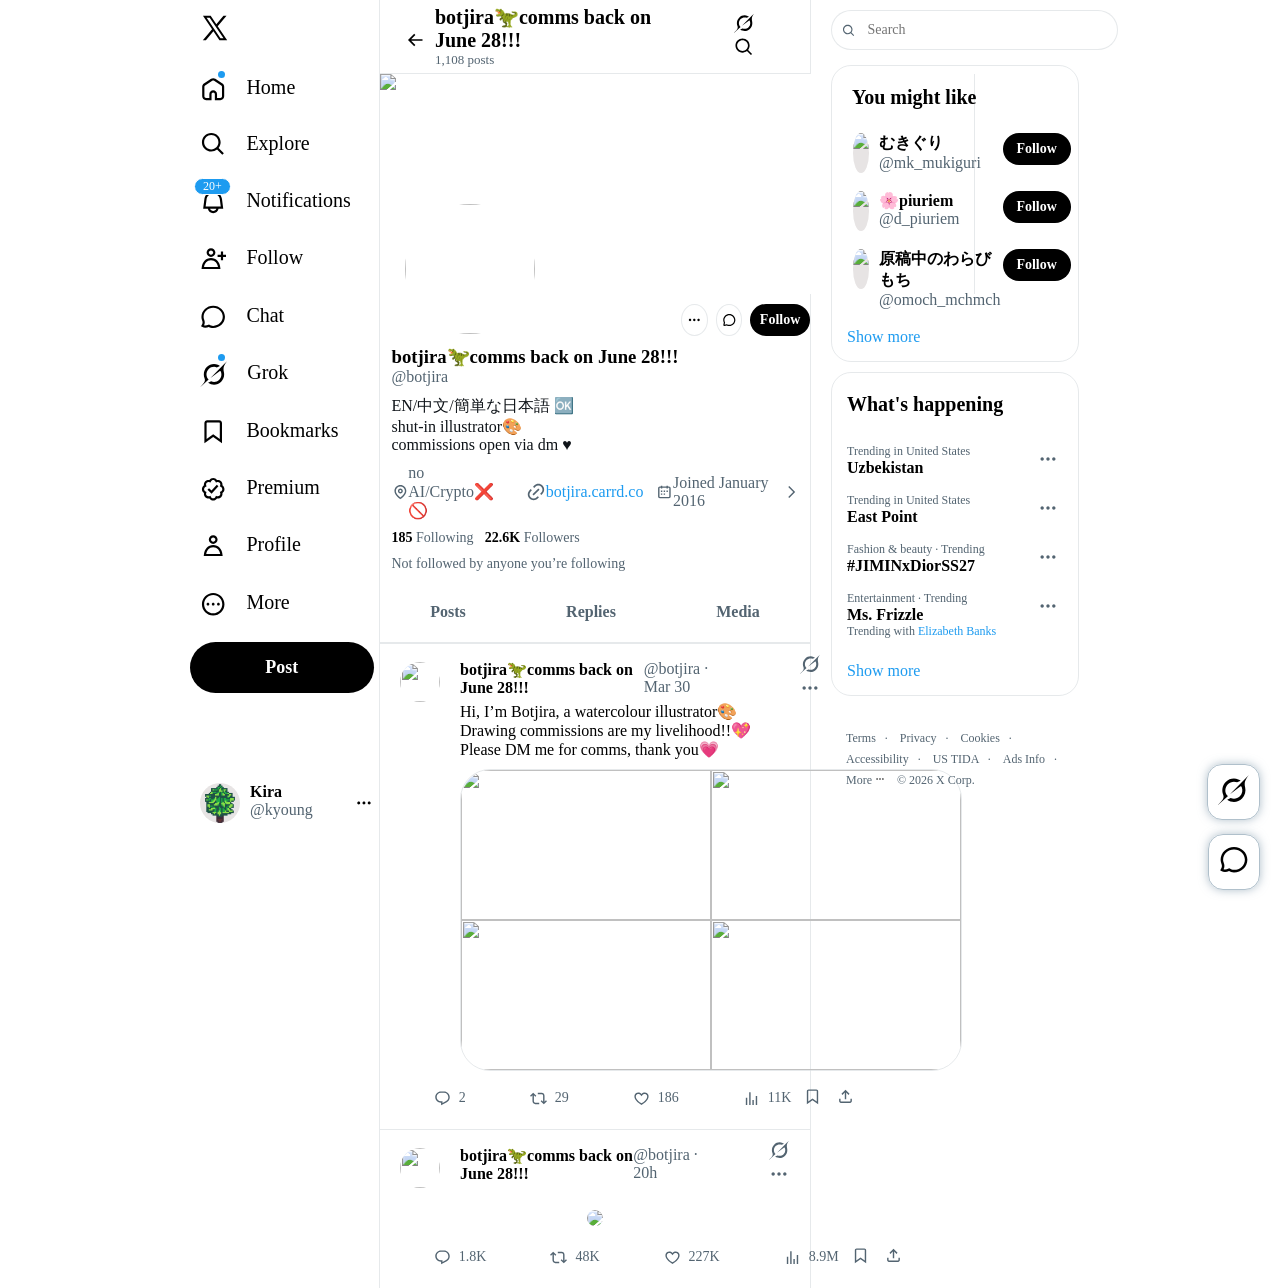
==== commit 88b07c78: "more menu on top of icons" ====
--- a/botjira.html
+++ b/botjira.html
@@ -189,7 +189,7 @@
                         </div>
                         
                         <div class="collage">
-                            <img src="https://pbs.twimg.com/media/HEpndG9bcAAFdKs?format=jpg&name=4096x4096" style="grid-area: one;">
+                            <img src="https://pbs.twimg.com/media/HKW0ofWbUAAqSoT?format=jpg&name=4096x4096" style="grid-area: one;">
                             <img src="https://pbs.twimg.com/media/HEpndG_bYAAdokn?format=jpg&name=4096x4096" style="grid-area: two">
                             <img src="https://pbs.twimg.com/media/HEpndG_bsAA07C3?format=jpg&name=4096x4096" style="grid-area: three">
                             <img src="https://pbs.twimg.com/media/HEpndHDb0AAjGGM?format=jpg&name=4096x4096" style="grid-area: four">
--- a/style.css
+++ b/style.css
@@ -449,18 +449,19 @@
 }
 #no-text{
     /*border: 2px solid green;*/
-    width: 15%;
-    column-gap: 2em;
-    padding: 5px;
+    width: 10%;
+    column-gap: 0em;
+    padding: 0px;
     margin-bottom: 4px;
 }
 .interact-icon{
+    /*border: 2px solid red;*/
     display: flex;
     align-items: center;
     justify-content: flex-start;
 }
 .interact-icon div:nth-child(2){
-    margin-left: 28px;
+    /*margin-left: 28px;*/
 }
 .interact-icon:hover{
     color: rgb(29, 155, 240, 1);
@@ -484,7 +485,8 @@
     background-color: rgba(240, 82, 164, 0.166);
 }
 .icon-circle{
-    position: absolute;
+    /*position: absolute;*/
+    
     padding: 8px;
     padding-top: 3px;
     padding-bottom: 3px;
@@ -1083,9 +1085,12 @@
     width: 100%;
     height: 60px;
     padding:  0px;
-    display: flex;
-    justify-content: space-around;
-    position: relative;
+    /*display: flex;
+    justify-content: space-around;*/
+    /*position: relative;*/
+
+    display: grid;
+
 }
 .profile-filter-tab{
     width: 100%;
@@ -1096,6 +1101,12 @@
     justify-content: center;
     align-items: center;
 }
+.profile-filter div:nth-child(2){
+    grid-area: 1/2;
+}
+.profile-filter div:nth-child(3){
+    grid-area: 1/3;
+}
 .profile-filter-tab:hover{
     background-color: rgba(213, 218, 222, 0.597);
     transition:  background-color 0.3s ease;
@@ -1103,17 +1114,16 @@
 }
 .profile-filter div::after{
     content: '';
-    width: 0;
-    height: 5px;
+    height: 4px;
     border-radius: 30px;
     background: rgb(29, 155, 240, 1);
     margin-left: 3px;
 
     position: absolute;
-    bottom: 0px;
+    bottom: 238px;
 }
 .profile-filter div:active::after{
-    width: 9%;
+    width: 4%;
 }
 .profile-filter :active{
     color: #000000;
